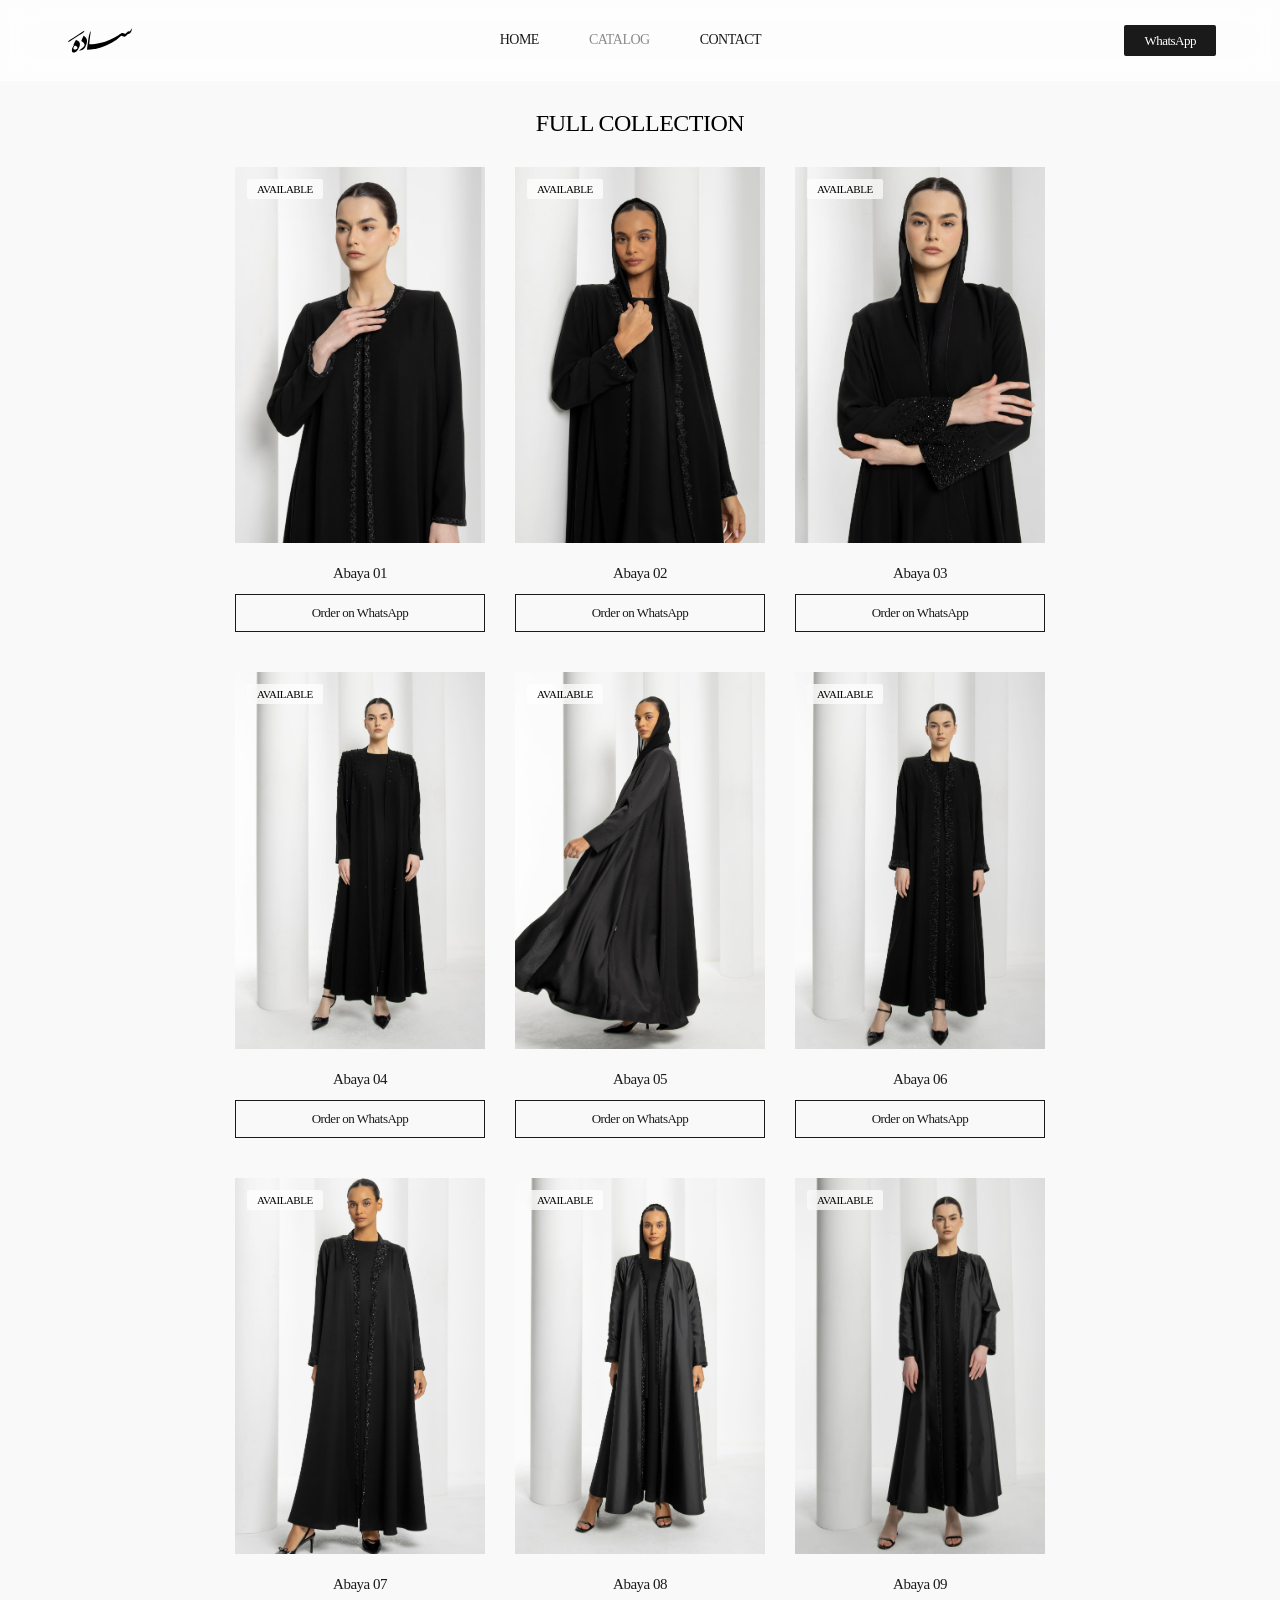
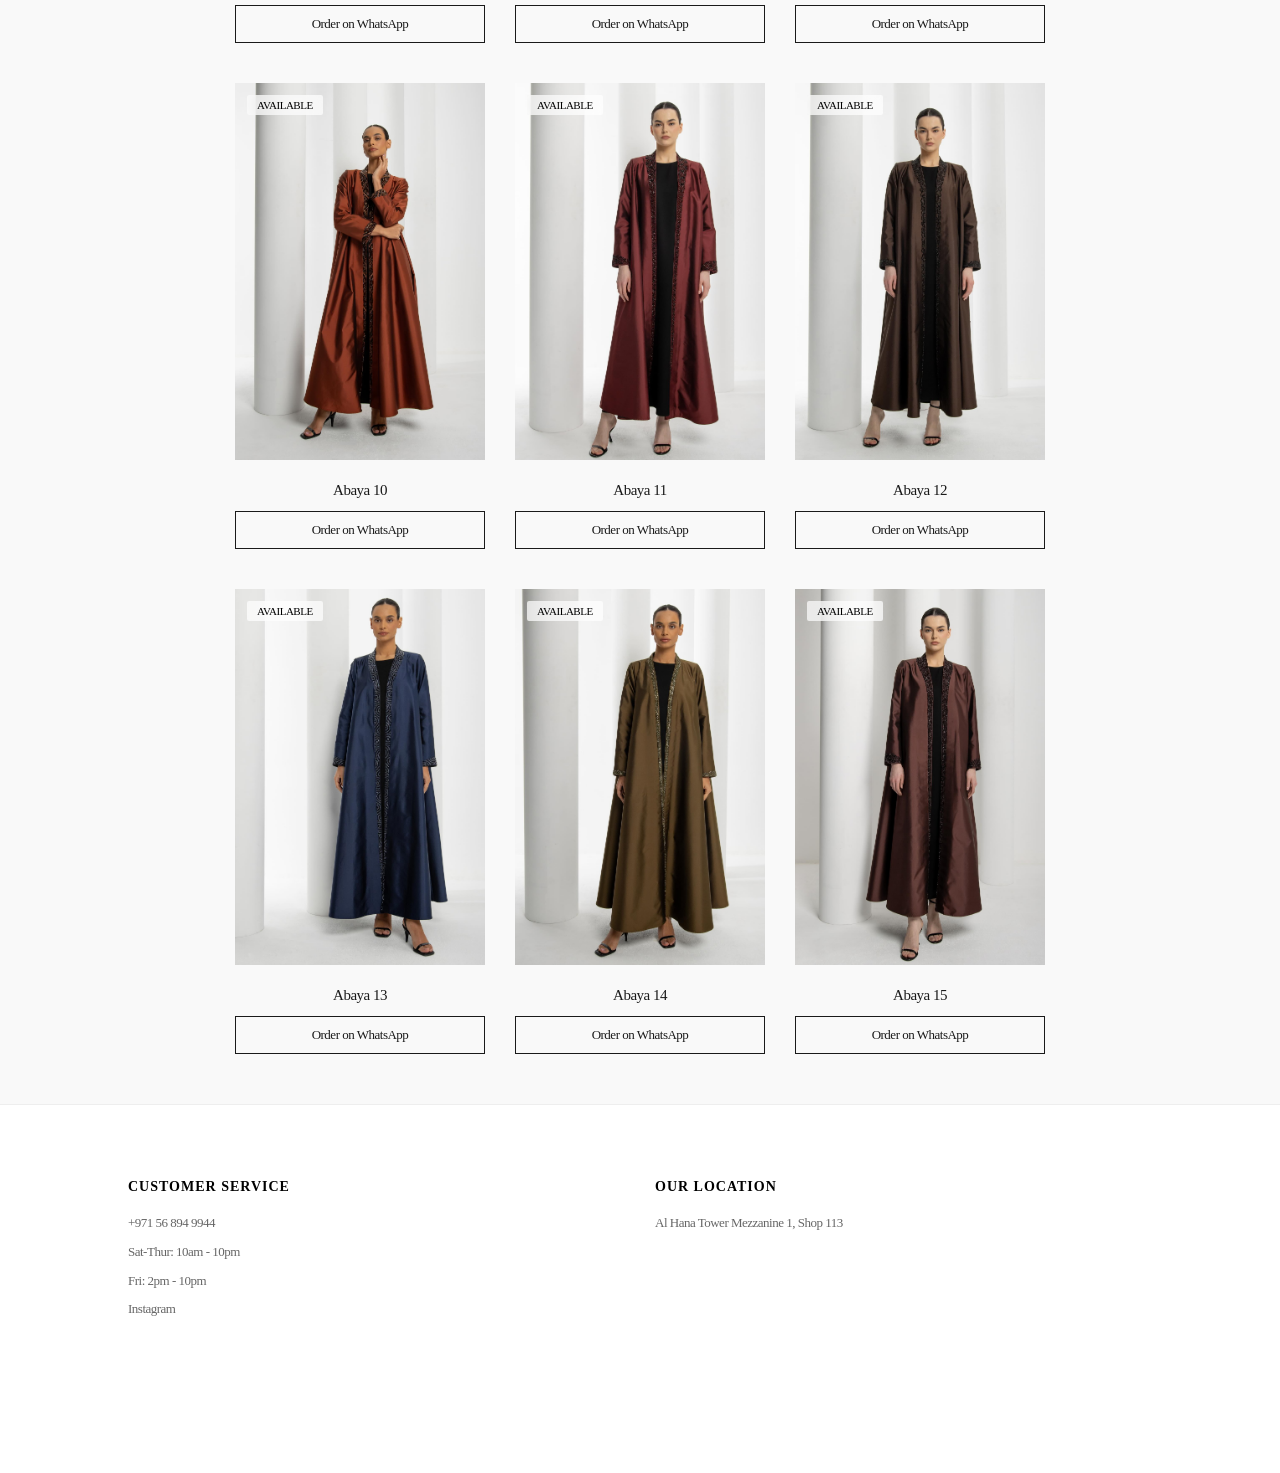
==== catalog.html @ eb3a950a "Add files via upload" ====
<!DOCTYPE html>
<html lang="en">

<head>
    <meta charset="UTF-8">
    <meta name="viewport" content="width=device-width, initial-scale=1.0">
    <link rel="stylesheet" href="style.css">
    <link rel="stylesheet" href="navbar.css">
    <link rel="stylesheet" href="footer.css">
    <title>Catalog </title>
</head>

<body>
    <nav class="navbar">
        <div class="nav-logo"><img src="assets/logo.svg" alt="Logo"></div>
        <div class="nav-links">
            <a href="index.html">Home</a>
            <a href="catalog.html" class="active">Catalog</a>
            <a href="contact.html">Contact</a>
        </div>
        <div class="nav-right">
            <a href="https://wa.me/971545999978?text=Hello%20Sada%20Abaya,%20I'm%20here%20to%20inquire%20about%20"
                target="_blank" class="nav-whatsapp">WhatsApp</a>
        </div>
    </nav>

    <div class="product-section">
        <div class="section-title">FULL COLLECTION</div>
        <div id="product-grid" class="product-grid">
        </div>
    </div>

    <script>
        const products = Array.from({ length: 15 }, (_, i) => ({
            id: i + 1,
            name: `Abaya ${String(i + 1).padStart(2, '0')}`,
            image: `assets/Abaya${i + 1}.jpg`
        }));

        const grid = document.getElementById('product-grid');
        const waBase = "https://wa.me/971545999978?text=Hello%20Sada%20Abaya,%20I'm%20here%20to%20inquire%20about%20";

        grid.innerHTML = products.map(p => `
        <div class="product-card">
            <div class="image-box">
                <img src="${p.image}" alt="${p.name}">
                <div class="tag">AVAILABLE</div>
            </div>
            <div class="product-info">
                <div class="product-name">${p.name}</div>
                <a href="${waBase}${encodeURIComponent(p.name)}" target="_blank" class="order-btn">
                    Order on WhatsApp
                </a>
            </div>
        </div>
    `).join('');
    </script>
    </div>

    <footer class="site-footer" id="contact">
        <div class="footer-column">
            <h3>Customer Service</h3>
            <p>+971 56 894 9944</p>
            <p>Sat-Thur: 10am - 10pm</p>
            <p>Fri: 2pm - 10pm</p>
            <a href="https://www.instagram.com/sada.abayaa?igsh=MXdrN2E4YjViaGtuNQ==" target="_blank"
                class="social-link">Instagram</a>
        </div>
        <div class="footer-column">
            <h3>Our Location</h3>
            <p>Al Hana Tower Mezzanine 1, Shop 113</p>
            <iframe class="map-container"
                src="https://www.google.com/maps/embed?pb=!1m18!1m12!1m3!1d3608.232537243916!2d55.2862!3d25.2458!2m3!1f0!2f0!3f0!3m2!1i1024!2i768!4f13.1!3m3!1m2!1s0x3e5f432579069d35%3A0x647617c06b2e352!2sAl%20Hana%20Center!5e0!3m2!1sen!2sae!4v1700000000000"
                allowfullscreen="" loading="lazy"></iframe>
        </div>
    </footer>
</body>

</html>
---- style.css ----
body {
    margin: 0;
    font-family: "Times New Roman", serif;
    background-color: #f9f9f9;
    letter-spacing: -0.5px;
}

/* Banner Section */
.hero-banner {
    position: relative;
    width: 100%;
    height: 80vh;
    overflow: hidden;
    display: flex;
    justify-content: center;
    align-items: center;
}

.banner-bg {
    position: absolute;
    width: 100%;
    height: 100%;
    object-fit: cover;
    z-index: 1;
}

.banner-overlay {
    position: relative;
    z-index: 2;
    display: flex;
    flex-direction: column;
    align-items: center;
    gap: 20px;
}

.overlay-img {
    max-width: 80%;
    height: auto;
    filter: drop-shadow(0 2px 10px rgba(0,0,0,0.3));
    animation: fadeIn 1.5s ease-out forwards, float 4s ease-in-out infinite alternate;
}

/* Product Section */
.product-section {
    padding: 40px 10%;
    display: flex;
    flex-direction: column;
    align-items: center;
}

.section-title {
    font-size: 24px;
    font-weight: 500;
    margin-bottom: 30px;
    text-transform: uppercase;
}

.product-grid {
    display: flex;
    flex-wrap: wrap;
    gap: 30px;
    justify-content: center;
    width: 100%;
}

.product-card {
    width: calc(25% - 30px);
    min-width: 250px;
    transition: transform 0.4s ease-in-out;
    cursor: pointer;
}

.product-card:hover {
    transform: scale(1.03);
}

.image-box {
    position: relative;
    background-color: #e8e8e8;
    margin-bottom: 12px;
    overflow: hidden;
}

.image-box img {
    width: 100%;
    aspect-ratio: 850 / 1280;
    object-fit: cover;
    display: block;
}

.tag {
    position: absolute;
    top: 12px;
    left: 12px;
    background: rgba(255, 255, 255, 0.7);
    backdrop-filter: blur(8px);
    padding: 4px 10px;
    font-size: 11px;
    border-radius: 2px;
}

.product-info {
    text-align: center;
    display: flex;
    flex-direction: column;
    gap: 12px;
    padding: 10px 0;
}

.product-name {
    font-size: 15px;
    color: #1a1a1a;
}

.order-btn {
    text-decoration: none;
    color: #1a1a1a;
    font-size: 13px;
    padding: 10px;
    border: 1px solid #1a1a1a;
    transition: all 0.4s ease-in-out;
}

.order-btn:hover {
    background: rgba(0, 0, 0, 0.05);
    backdrop-filter: blur(5px);
    letter-spacing: 0.5px;
}

/* Add this below your .overlay-img styles */
.explore-btn {
    padding: 12px 30px;
    background: rgba(255, 255, 255, 0.8);
    backdrop-filter: blur(10px);
    color: #1a1a1a;
    text-decoration: none;
    font-size: 14px;
    letter-spacing: 1px;
    border-radius: 50px;
    transition: all 0.4s ease;
    border: 1px solid rgba(255, 255, 255, 0.3);
    display: inline-block; /* Ensures padding and transform work correctly */
}

.explore-btn:hover {
    background: #fff;
    transform: scale(1.05);
    box-shadow: 0 5px 15px rgba(0,0,0,0.2);
}

/* Animations */
@keyframes fadeIn {
    0% { opacity: 0; transform: translateY(20px); }
    100% { opacity: 1; transform: translateY(0); }
}

@keyframes float {
    0% { transform: translateY(0px); }
    100% { transform: translateY(-15px); }
}

.collection-cta {
    position: relative;
    width: 100%;
    height: 400px;
    background: url('assets/banner2.jpg') center/cover no-repeat;
    display: flex;
    justify-content: center;
    align-items: center;
    margin-top: 50px;
}

.collection-cta::before {
    content: '';
    position: absolute;
    top: 0; left: 0; width: 100%; height: 100%;
    background: rgba(0, 0, 0, 0.4);
}

.cta-content {
    position: relative;
    z-index: 2;
    text-align: center;
    color: #fff;
}

.cta-content h2 {
    font-size: 28px;
    letter-spacing: 3px;
    margin-bottom: 20px;
    font-weight: 400;
}

/* Initial state: hidden */
.hidden-on-load { opacity: 0; transform: translateY(20px); }

/* Animation state */
.entrance-anim {
    animation: fadeInUp 1.2s ease forwards;
}

@keyframes fadeInUp {
    to { opacity: 1; transform: translateY(0); }
}

/* Responsive */
@media screen and (max-width: 1024px) {
    .product-card { width: calc(33.33% - 30px); }
}

@media screen and (max-width: 720px) {
    .product-card { width: calc(50% - 30px); }
}
---- navbar.css ----
.navbar {
    position: fixed;
    top: 0;
    width: 100%;
    display: flex;
    justify-content: space-between;
    align-items: center;
    padding: 20px 5%;
    background: rgba(255, 255, 255, 0.7);
    backdrop-filter: blur(15px);
    z-index: 1000;
    box-sizing: border-box;
    border-bottom: 1px solid rgba(255, 255, 255, 0.3);
}

.nav-logo img {
    height: 40px;
    width: auto;
    display: block;
    transition: transform 0.4s ease;
}

.nav-logo img:hover {
    transform: scale(1.05);
}

.nav-links {
    display: flex;
    gap: 50px;
}

.nav-links a {
    text-decoration: none;
    color: #1a1a1a;
    font-size: 14px;
    text-transform: uppercase;
    transition: 0.4s;
}

.nav-links a:hover, .nav-links a.active {
    opacity: 0.5;
}

.nav-whatsapp {
    text-decoration: none;
    color: #fff;
    background: #1a1a1a;
    padding: 8px 20px;
    font-size: 13px;
    border-radius: 2px;
    transition: 0.4s;
}

.nav-whatsapp:hover {
    background: #444;
}

/* Add padding to body so content doesn't hide behind nav */
body { padding-top: 70px; }
---- footer.css ----
.site-footer {
    padding: 60px 10%;
    background: #fff;
    border-top: 1px solid #eee;
    display: flex;
    justify-content: space-between;
    flex-wrap: wrap;
    gap: 30px;
}

.footer-column {
    flex: 1;
    min-width: 200px;
}

.footer-column h3 {
    font-size: 14px;
    text-transform: uppercase;
    margin-bottom: 20px;
    letter-spacing: 1px;
}

.footer-column p, .social-link {
    font-size: 13px;
    color: #666;
    line-height: 1.2;
    text-decoration: none;
    display: block;
}

.map-container {
    width: 100%;
    height: 150px;
    margin-top: 15px;
    border: 0;
}
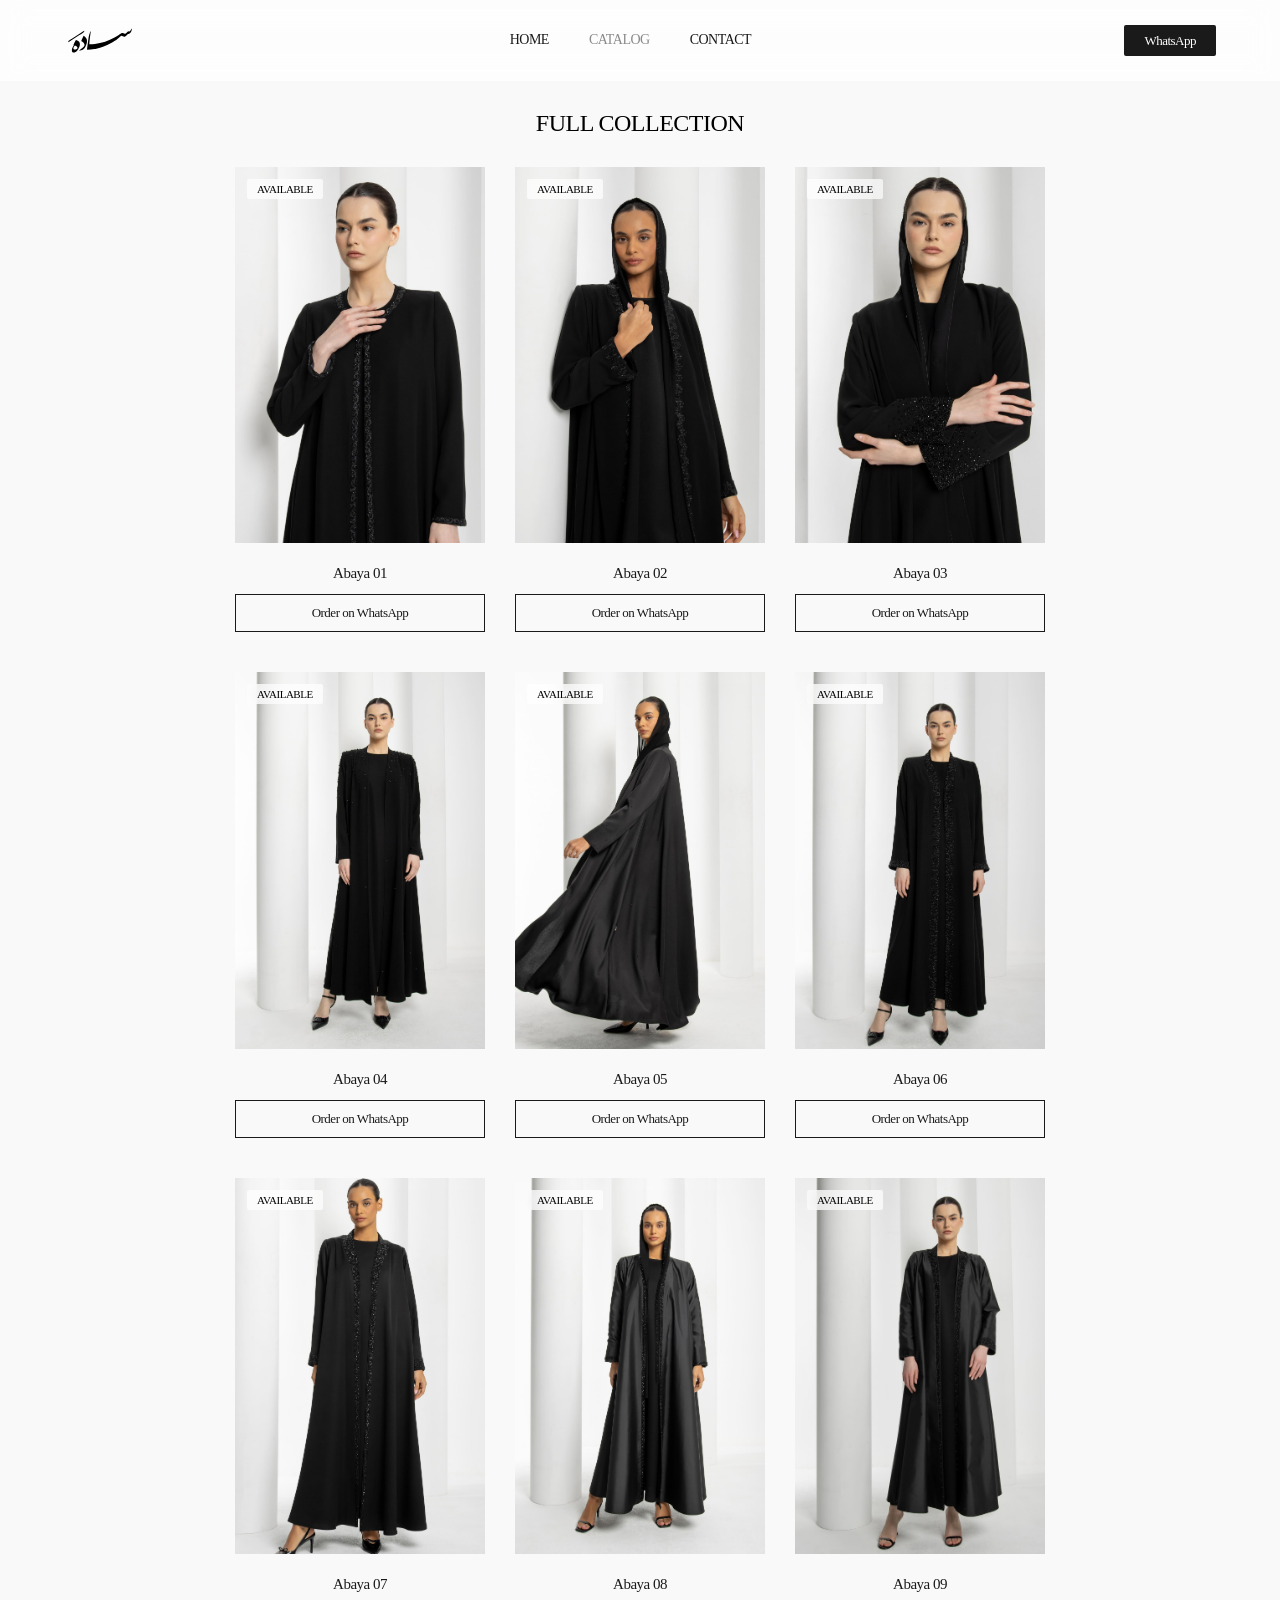
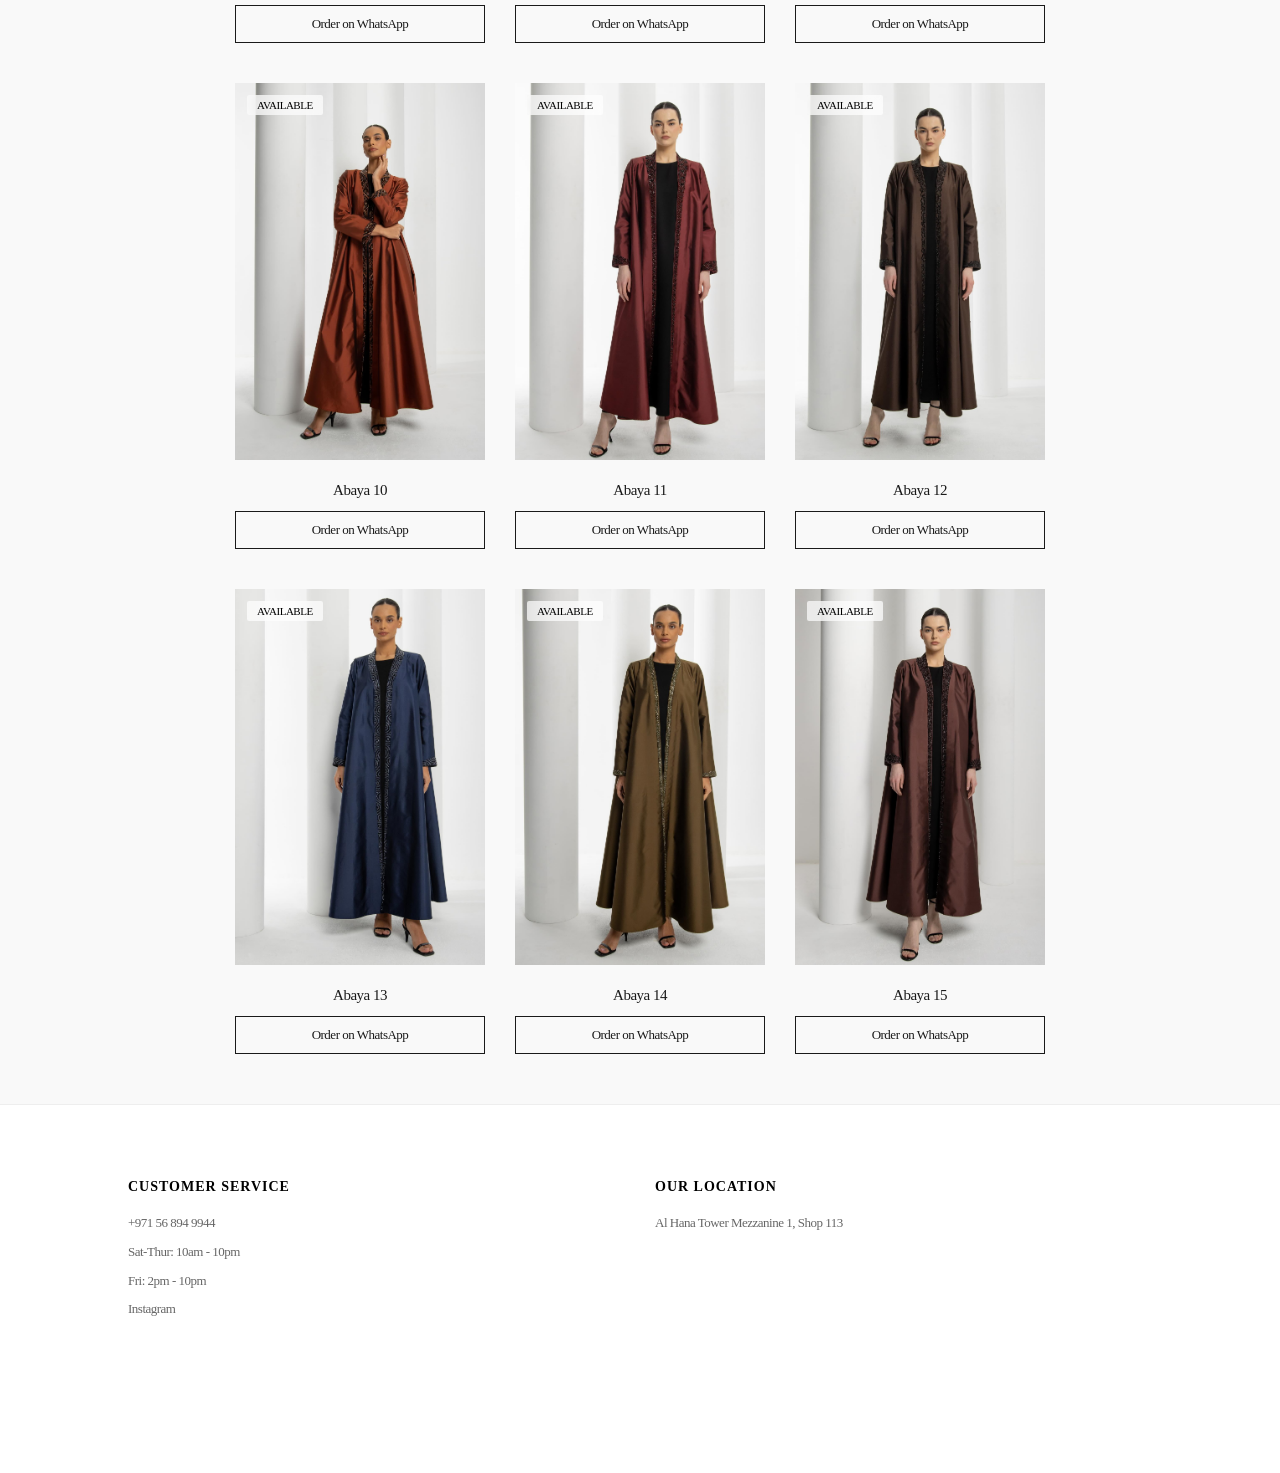
==== commit 38f34376: "Update catalog.html" ====
--- a/catalog.html
+++ b/catalog.html
@@ -7,7 +7,7 @@
     <link rel="stylesheet" href="style.css">
     <link rel="stylesheet" href="navbar.css">
     <link rel="stylesheet" href="footer.css">
-    <title>Catalog </title>
+    <title>Catalog | Sada Abaya</title>
 </head>
 
 <body>
@@ -76,4 +76,5 @@
     </footer>
 </body>
 
-</html>+
+</html>
--- a/navbar.css
+++ b/navbar.css
@@ -26,7 +26,7 @@
 
 .nav-links {
     display: flex;
-    gap: 50px;
+    gap: 40px;
 }
 
 .nav-links a {
@@ -55,5 +55,38 @@
     background: #444;
 }
 
-/* Add padding to body so content doesn't hide behind nav */
-body { padding-top: 70px; }+body { padding-top: 70px; }
+
+/* Mobile Toggle Button - Hidden by default */
+.menu-toggle {
+    display: none;
+    background: none;
+    border: none;
+    font-size: 24px;
+    cursor: pointer;
+    color: #1a1a1a;
+    order: 2; /* Positions it nicely on mobile */
+}
+
+@media (max-width: 768px) {
+    .navbar {
+        display: flex;
+        justify-content: space-between;
+        gap: 15px;
+    }
+
+    .nav-logo {
+        flex: 1; /* Pushes other items to the right */
+    }
+
+    .nav-right {
+        order: 1; /* Moves WhatsApp button before the hamburger */
+    }
+
+    .menu-toggle {
+        display: block;
+        order: 2; /* Moves hamburger to the far right */
+        padding: 5px;
+    }
+}
+
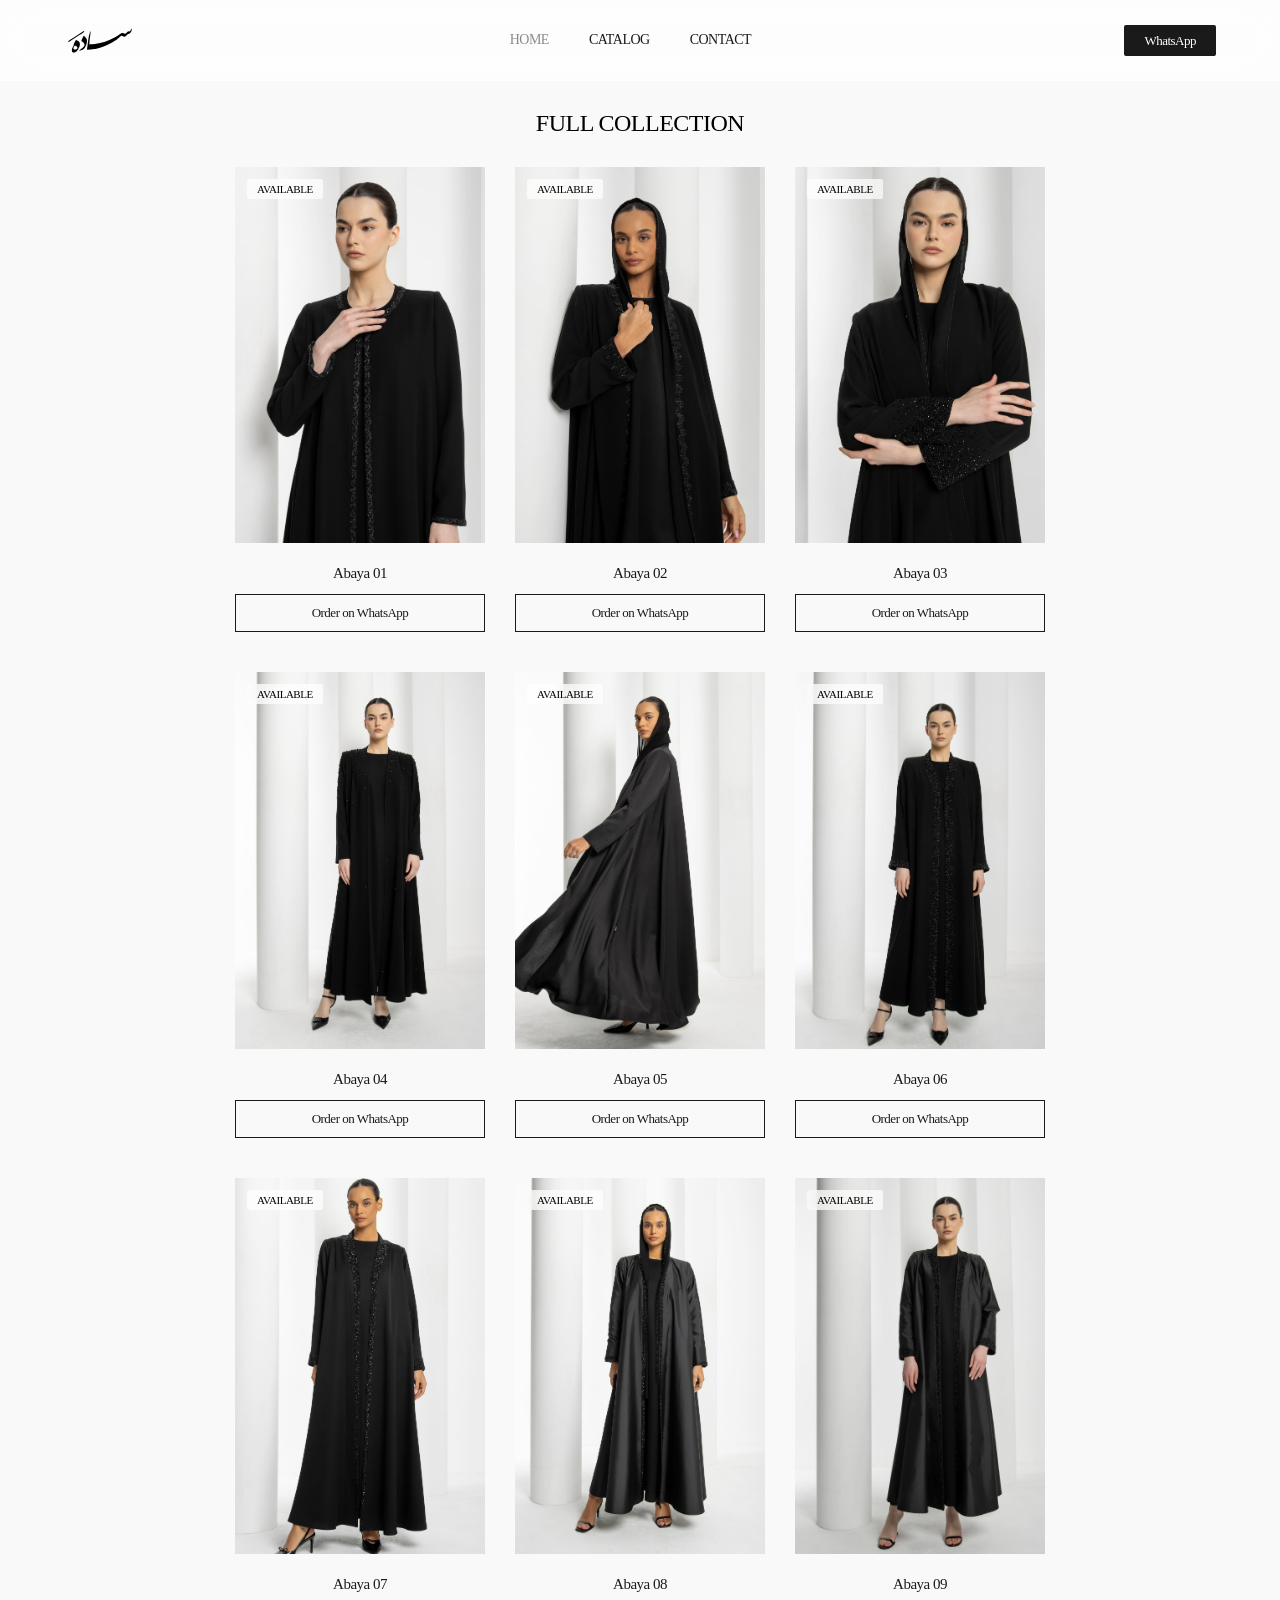
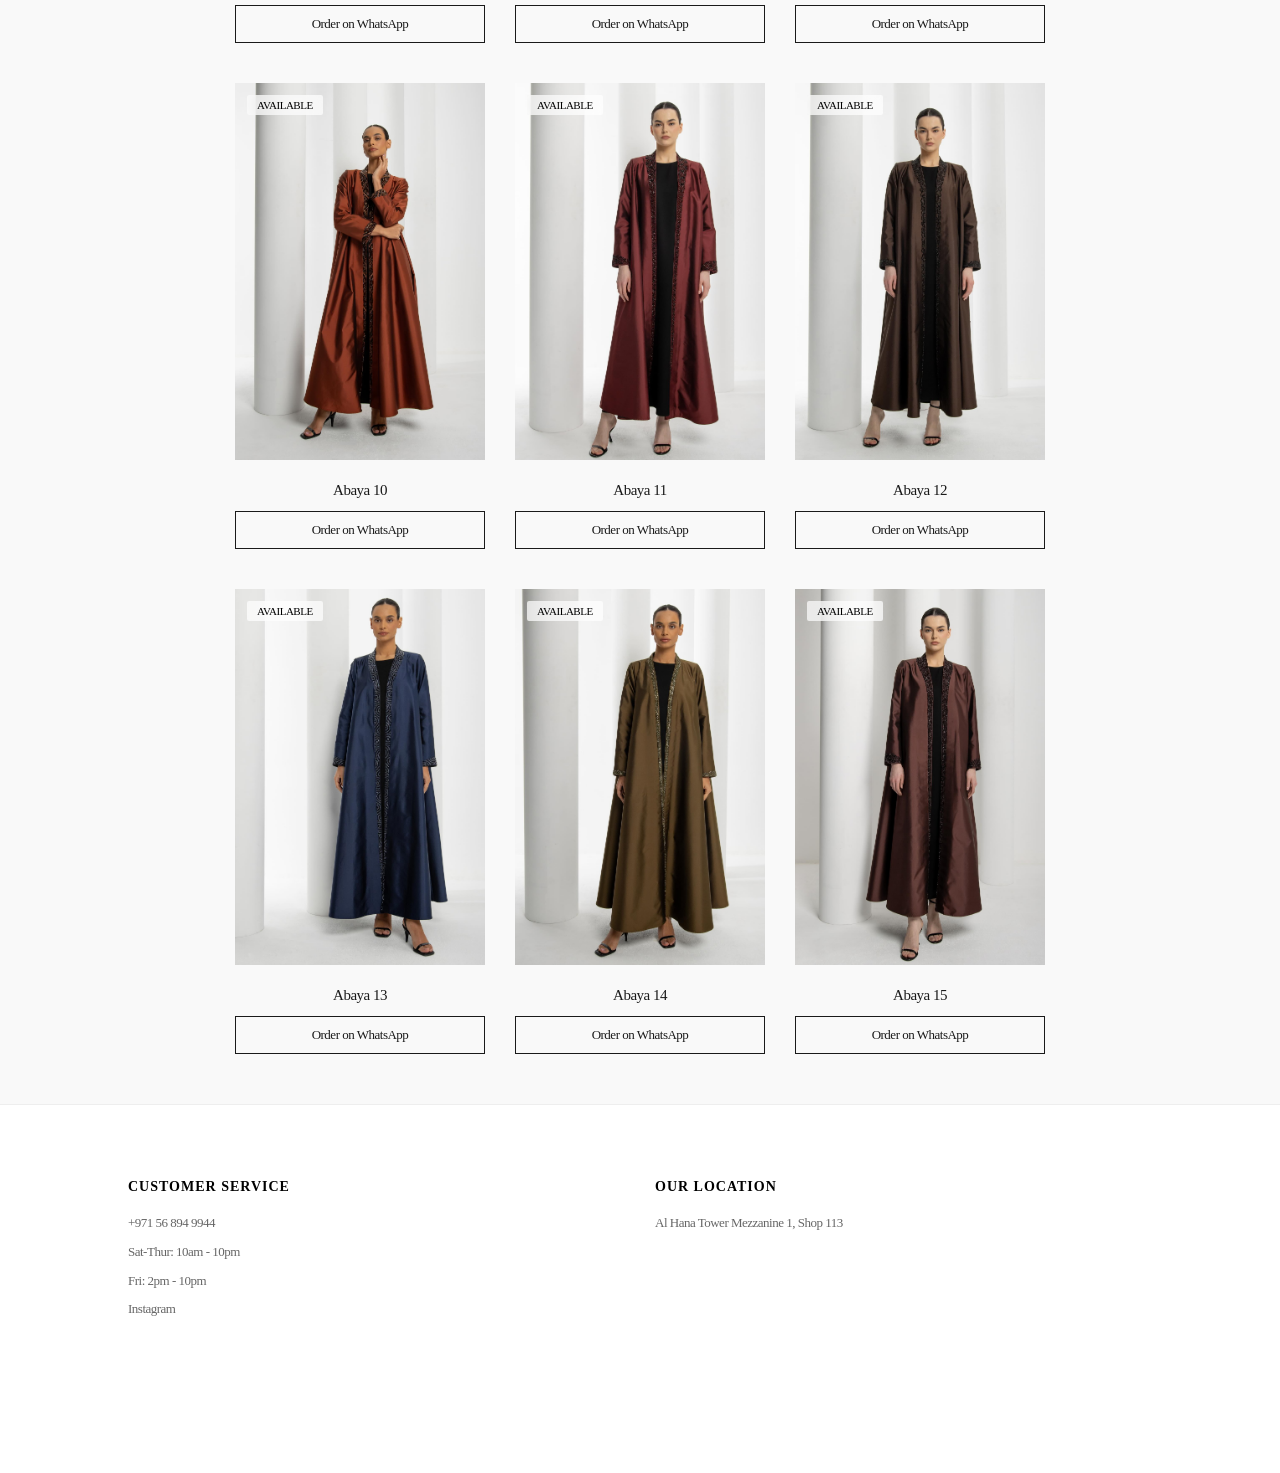
==== commit 6ff440a1: "Update catalog.html" ====
--- a/catalog.html
+++ b/catalog.html
@@ -12,10 +12,15 @@
 
 <body>
     <nav class="navbar">
-        <div class="nav-logo"><img src="assets/logo.svg" alt="Logo"></div>
+        <div class="nav-logo">
+            <img src="assets/logo.svg" alt="Zanerobe Logo">
+        </div>
+            <button class="menu-toggle" onclick="document.querySelector('.nav-links').classList.toggle('active')">
+                ☰
+            </button>
         <div class="nav-links">
-            <a href="index.html">Home</a>
-            <a href="catalog.html" class="active">Catalog</a>
+            <a href="index.html" class="active">Home</a>
+            <a href="catalog.html">Catalog</a>
             <a href="contact.html">Contact</a>
         </div>
         <div class="nav-right">
@@ -78,3 +83,4 @@
 
 
 </html>
+
--- a/navbar.css
+++ b/navbar.css
@@ -69,10 +69,28 @@
 }
 
 @media (max-width: 768px) {
-    .navbar {
+    .menu-toggle {
+        display: block;
+        order: 2; /* Moves hamburger to the far right */
+        padding: 5px;
+    }
+
+    .nav-links {
+        display: none; 
+        flex-direction: column;
+        position: absolute;
+        top: 100%; /* Sits directly under navbar */
+        left: 0;
+        width: 100%;
+        background: rgba(255, 255, 255, 0.98);
+        backdrop-filter: blur(20px);
+        padding: 30px 0;
+        gap: 30px;
+        border-bottom: 1px solid #eee;
+    }
+
+    .nav-links.active {
         display: flex;
-        justify-content: space-between;
-        gap: 15px;
     }
 
     .nav-logo {
@@ -82,11 +100,7 @@
     .nav-right {
         order: 1; /* Moves WhatsApp button before the hamburger */
     }
-
-    .menu-toggle {
-        display: block;
-        order: 2; /* Moves hamburger to the far right */
-        padding: 5px;
-    }
 }
 
+
+
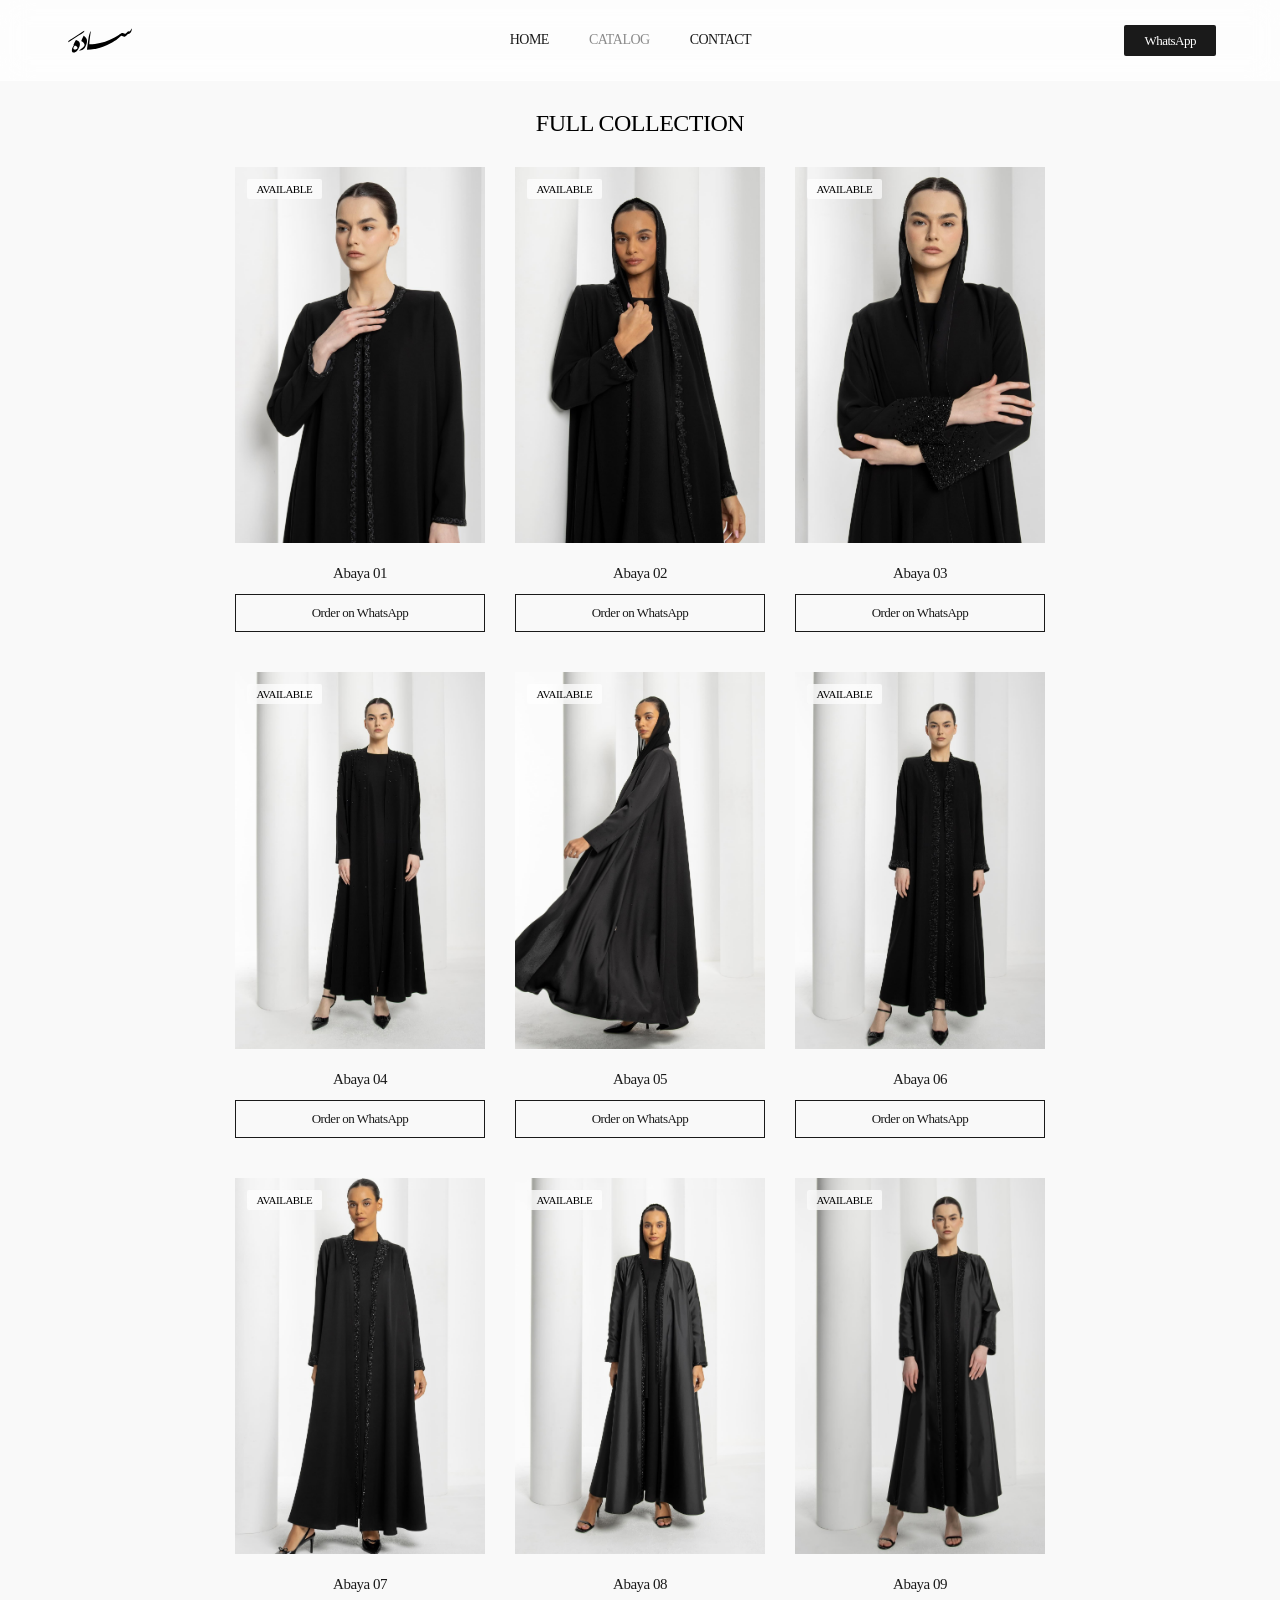
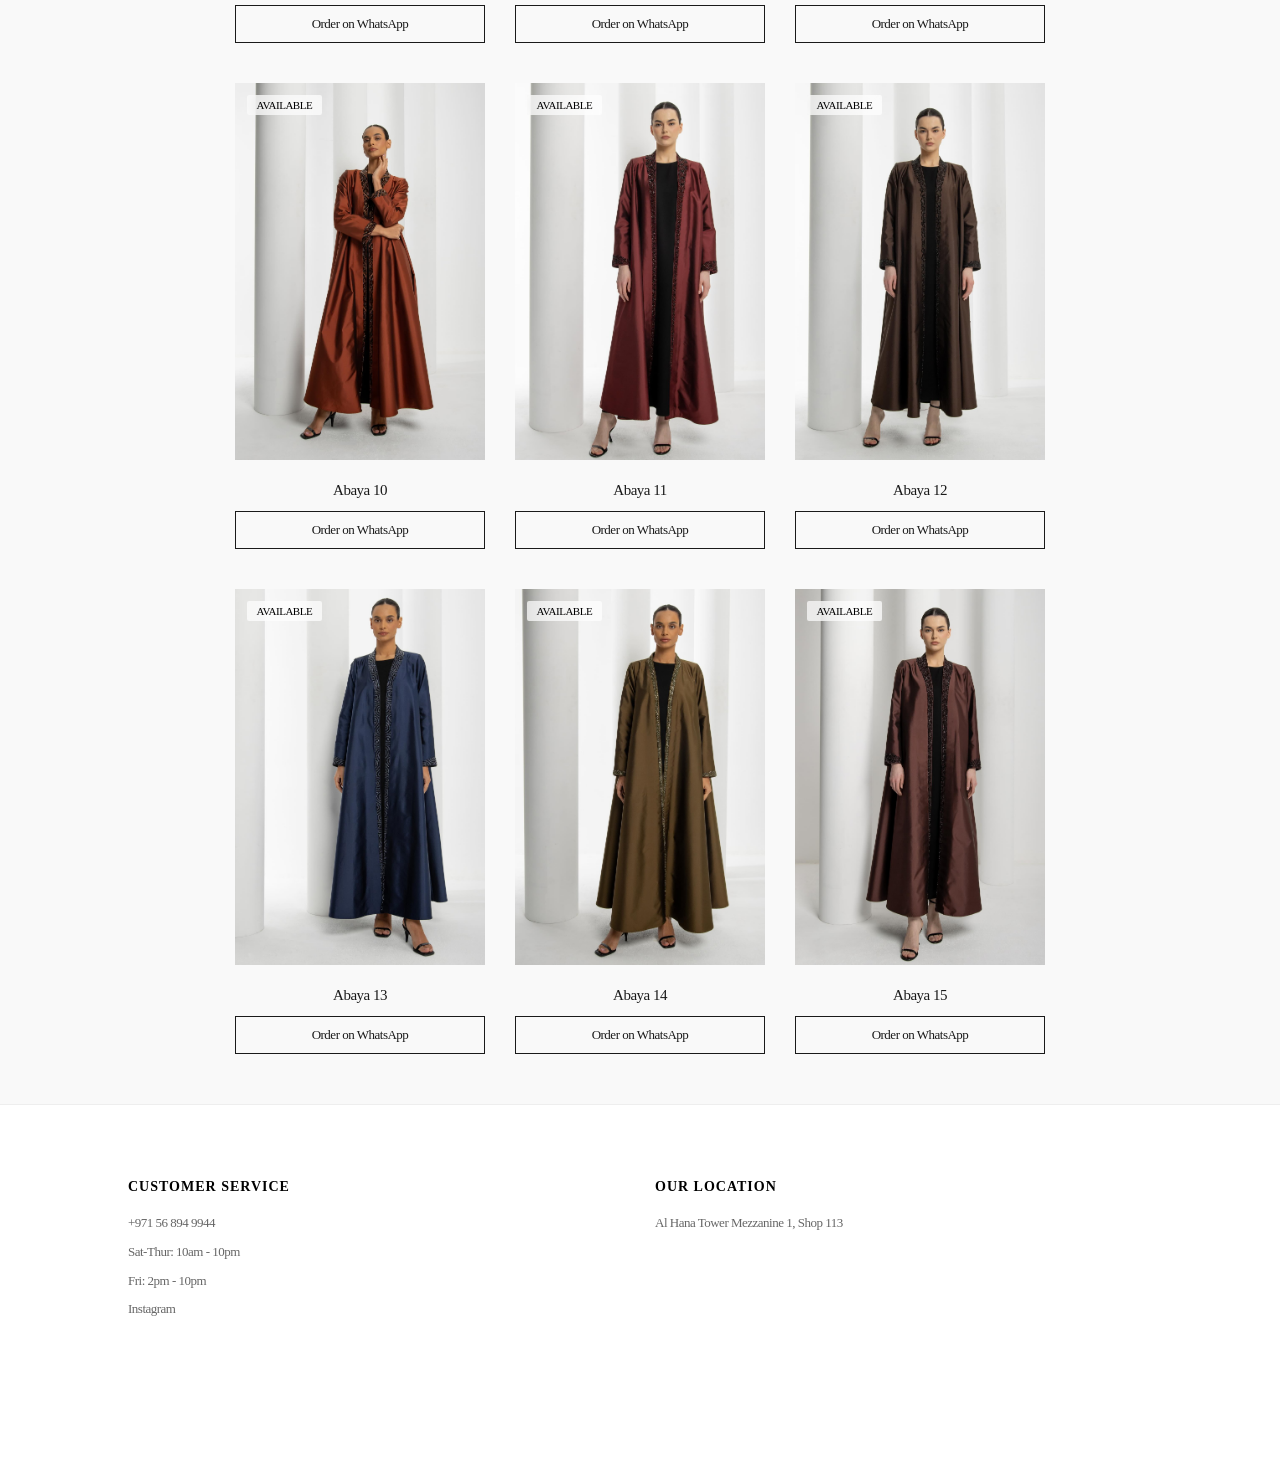
==== commit da58d288: "Update catalog.html" ====
--- a/catalog.html
+++ b/catalog.html
@@ -19,8 +19,8 @@
                 ☰
             </button>
         <div class="nav-links">
-            <a href="index.html" class="active">Home</a>
-            <a href="catalog.html">Catalog</a>
+            <a href="index.html">Home</a>
+            <a href="catalog.html" class="active">Catalog</a>
             <a href="contact.html">Contact</a>
         </div>
         <div class="nav-right">
@@ -84,3 +84,4 @@
 
 </html>
 
+
--- a/navbar.css
+++ b/navbar.css
@@ -78,17 +78,25 @@
     .nav-links {
         display: none; 
         flex-direction: column;
+        align-items: center; /* Centers items horizontally */
+        justify-content: center; /* Centers items vertically if needed */
         position: absolute;
-        top: 100%; /* Sits directly under navbar */
+        top: 100%;
         left: 0;
         width: 100%;
         background: rgba(255, 255, 255, 0.98);
         backdrop-filter: blur(20px);
-        padding: 30px 0;
-        gap: 30px;
+        padding: 40px 0; /* Vertical padding for the whole menu */
+        gap: 35px; /* Spacing between each link */
         border-bottom: 1px solid #eee;
     }
 
+    .nav-links a {
+        width: 100%; /* Makes the clickable area wider */
+        text-align: center;
+        font-size: 16px; /* Slightly larger for better mobile tapping */
+        letter-spacing: 2px;
+    }
     .nav-links.active {
         display: flex;
     }
@@ -104,3 +112,4 @@
 
 
 
+
